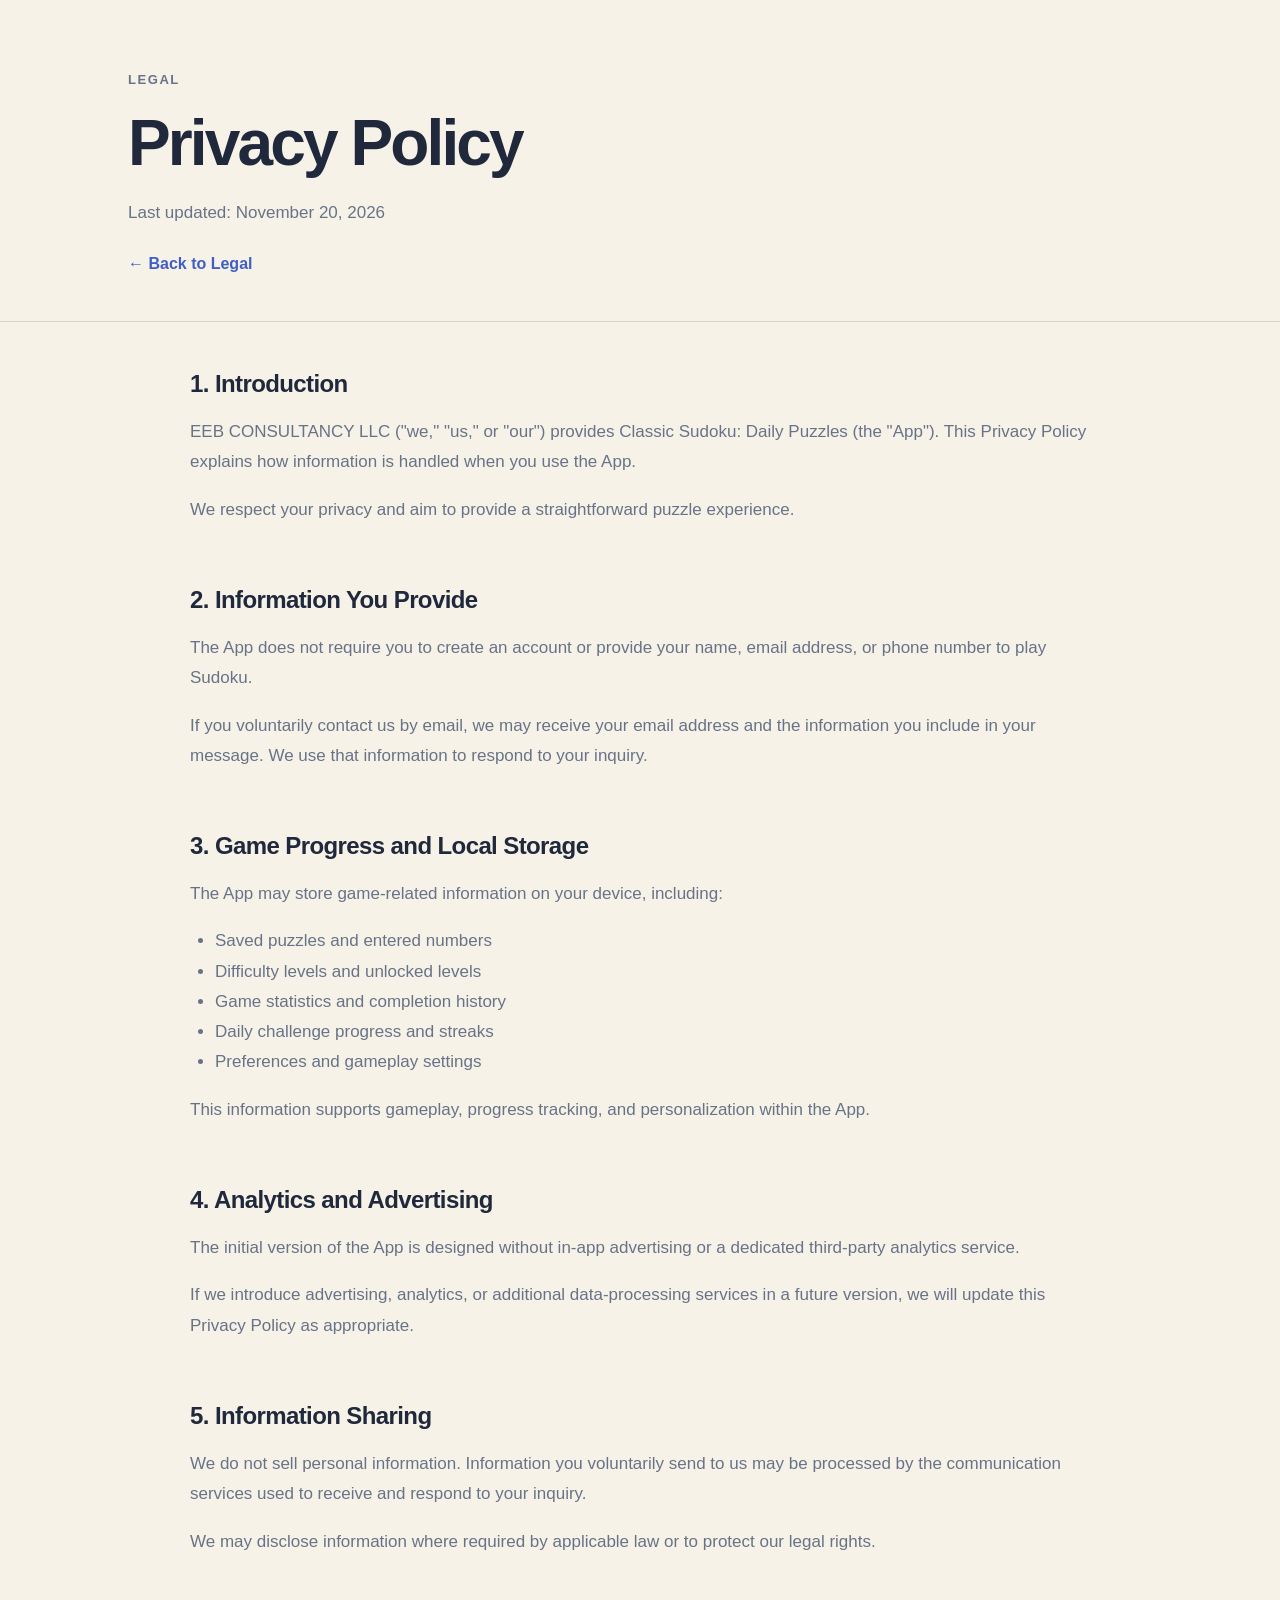
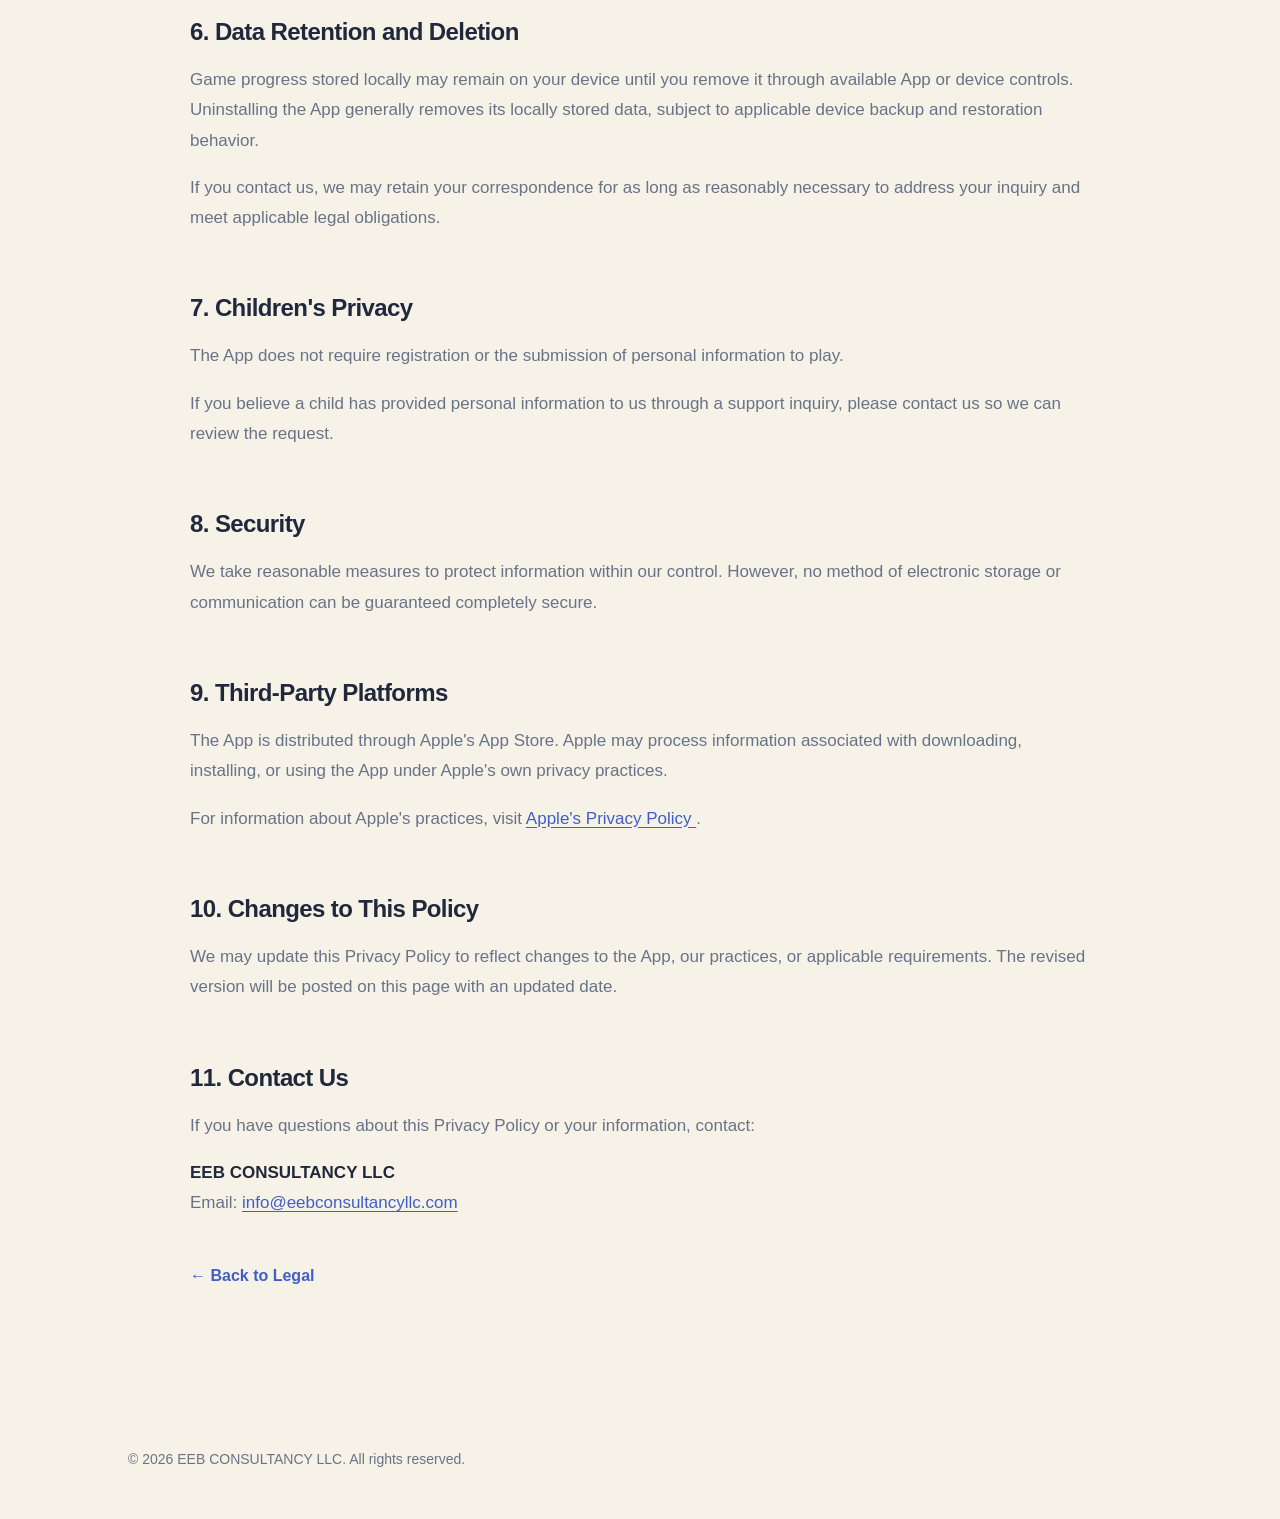
==== privacy.html @ 3ebe7d63 "Create privacy.html" ====
<!DOCTYPE html>
<html lang="en">
<head>
  <meta charset="UTF-8">
  <meta name="viewport" content="width=device-width, initial-scale=1">

  <title>Privacy Policy | Classic Sudoku: Daily Puzzles</title>
  <meta name="description" content="Privacy Policy for Classic Sudoku: Daily Puzzles by EEB CONSULTANCY LLC.">
  <meta name="theme-color" content="#F7F2E8">
  <link rel="stylesheet" href="styles.css">
</head>

<body>
  <main class="legal-page">
    <header class="legal-header">
      <div class="container">
        <p class="eyebrow">LEGAL</p>
        <h1>Privacy Policy</h1>
        <p class="updated">Last updated: November 20, 2026</p>
        <a class="back-link" href="index.html">&larr; Back to Legal</a>
      </div>
    </header>

    <article class="legal-content">

      <section>
        <h2>1. Introduction</h2>
        <p>
          EEB CONSULTANCY LLC ("we," "us," or "our")
          provides Classic Sudoku: Daily Puzzles
          (the "App"). This Privacy Policy explains
          how information is handled when you use the App.
        </p>
        <p>
          We respect your privacy and aim to provide
          a straightforward puzzle experience.
        </p>
      </section>

      <section>
        <h2>2. Information You Provide</h2>
        <p>
          The App does not require you to create an
          account or provide your name, email address,
          or phone number to play Sudoku.
        </p>
        <p>
          If you voluntarily contact us by email,
          we may receive your email address and the
          information you include in your message.
          We use that information to respond to
          your inquiry.
        </p>
      </section>

      <section>
        <h2>3. Game Progress and Local Storage</h2>
        <p>
          The App may store game-related information
          on your device, including:
        </p>
        <ul>
          <li>Saved puzzles and entered numbers</li>
          <li>Difficulty levels and unlocked levels</li>
          <li>Game statistics and completion history</li>
          <li>Daily challenge progress and streaks</li>
          <li>Preferences and gameplay settings</li>
        </ul>
        <p>
          This information supports gameplay,
          progress tracking, and personalization
          within the App.
        </p>
      </section>

      <section>
        <h2>4. Analytics and Advertising</h2>
        <p>
          The initial version of the App is designed
          without in-app advertising or a dedicated
          third-party analytics service.
        </p>
        <p>
          If we introduce advertising, analytics,
          or additional data-processing services
          in a future version, we will update this
          Privacy Policy as appropriate.
        </p>
      </section>

      <section>
        <h2>5. Information Sharing</h2>
        <p>
          We do not sell personal information.
          Information you voluntarily send to us
          may be processed by the communication
          services used to receive and respond
          to your inquiry.
        </p>
        <p>
          We may disclose information where required
          by applicable law or to protect our
          legal rights.
        </p>
      </section>

      <section>
        <h2>6. Data Retention and Deletion</h2>
        <p>
          Game progress stored locally may remain
          on your device until you remove it through
          available App or device controls.
          Uninstalling the App generally removes
          its locally stored data, subject to
          applicable device backup and restoration
          behavior.
        </p>
        <p>
          If you contact us, we may retain your
          correspondence for as long as reasonably
          necessary to address your inquiry and
          meet applicable legal obligations.
        </p>
      </section>

      <section>
        <h2>7. Children's Privacy</h2>
        <p>
          The App does not require registration
          or the submission of personal information
          to play.
        </p>
        <p>
          If you believe a child has provided
          personal information to us through a
          support inquiry, please contact us so
          we can review the request.
        </p>
      </section>

      <section>
        <h2>8. Security</h2>
        <p>
          We take reasonable measures to protect
          information within our control.
          However, no method of electronic storage
          or communication can be guaranteed
          completely secure.
        </p>
      </section>

      <section>
        <h2>9. Third-Party Platforms</h2>
        <p>
          The App is distributed through Apple's
          App Store. Apple may process information
          associated with downloading, installing,
          or using the App under Apple's own
          privacy practices.
        </p>
        <p>
          For information about Apple's practices,
          visit
          <a class="inline-link"
             href="https://www.apple.com/legal/privacy/"
             target="_blank"
             rel="noopener noreferrer">
            Apple's Privacy Policy
          </a>.
        </p>
      </section>

      <section>
        <h2>10. Changes to This Policy</h2>
        <p>
          We may update this Privacy Policy to
          reflect changes to the App, our practices,
          or applicable requirements.
          The revised version will be posted on
          this page with an updated date.
        </p>
      </section>

      <section>
        <h2>11. Contact Us</h2>
        <p>
          If you have questions about this Privacy
          Policy or your information, contact:
        </p>
        <p>
          <strong>EEB CONSULTANCY LLC</strong><br>
          Email:
          <a class="inline-link"
             href="mailto:info@eebconsultancyllc.com">
            info@eebconsultancyllc.com
          </a>
        </p>
      </section>

      <a class="back-link" href="index.html">&larr; Back to Legal</a>
    </article>
  </main>

  <footer class="footer">
    <div class="container">
      <p>&copy; 2026 EEB CONSULTANCY LLC. All rights reserved.</p>
    </div>
  </footer>
</body>
</html>
---- styles.css ----
:root {
  color-scheme: light;
  --bg: #F7F2E8;
  --surface: #FFFCF7;
  --surface-hover: #F1EBDD;
  --text: #20283B;
  --secondary: #687387;
  --border: #D8D3C9;
  --accent: #405FC5;
  --accent-soft: rgba(64, 95, 197, 0.12);
  --max-width: 1024px;
}

* {
  box-sizing: border-box;
}

html {
  scroll-behavior: smooth;
}

body {
  margin: 0;
  background: var(--bg);
  color: var(--text);
  font-family:
    -apple-system,
    BlinkMacSystemFont,
    "SF Pro Display",
    "SF Pro Text",
    "Helvetica Neue",
    Arial,
    sans-serif;
  -webkit-font-smoothing: antialiased;
  text-rendering: optimizeLegibility;
}

a {
  color: inherit;
}

.container {
  width: min(calc(100% - 40px), var(--max-width));
  margin: 0 auto;
}

.hero {
  padding: 78px 0 52px;
  border-bottom: 1px solid var(--border);
}

.eyebrow {
  margin: 0 0 24px;
  color: var(--secondary);
  font-size: 13px;
  font-weight: 700;
  letter-spacing: 0.12em;
  text-transform: uppercase;
}

h1 {
  margin: 0;
  max-width: 850px;
  font-size: clamp(42px, 7vw, 68px);
  line-height: 1.03;
  letter-spacing: -0.045em;
  font-weight: 750;
}

.hero-copy {
  max-width: 700px;
  margin: 28px 0 0;
  color: var(--secondary);
  font-size: 19px;
  line-height: 1.65;
}

.cards-section {
  padding: 0 0 2px;
  border-bottom: 1px solid var(--border);
}

.cards {
  display: grid;
  grid-template-columns: repeat(2, 1fr);
  gap: 24px;
  padding: 0 0 4px;
  transform: translateY(-2px);
}

.card {
  min-height: 255px;
  padding: 34px;
  border: 1px solid var(--border);
  border-radius: 20px;
  background: var(--surface);
  text-decoration: none;
  transition:
    transform 180ms ease,
    border-color 180ms ease,
    background 180ms ease;
}

.card:hover {
  transform: translateY(-2px);
  border-color: var(--accent);
  background: var(--surface-hover);
}

.card:focus-visible {
  outline: 2px solid var(--accent);
  outline-offset: 4px;
}

.card h2 {
  margin: 0 0 14px;
  font-size: 22px;
  line-height: 1.25;
  letter-spacing: -0.02em;
}

.card p {
  margin: 0;
  color: var(--secondary);
  font-size: 17px;
  line-height: 1.7;
}

.card-link {
  display: inline-block;
  margin-top: 24px;
  color: var(--accent);
  font-size: 16px;
  font-weight: 650;
}

.legal-page {
  padding-bottom: 90px;
}

.legal-header {
  padding: 72px 0 48px;
  border-bottom: 1px solid var(--border);
}

.legal-header h1 {
  font-size: clamp(42px, 6vw, 64px);
}

.updated {
  margin: 26px 0 0;
  color: var(--secondary);
  font-size: 17px;
}

.legal-content {
  width: min(calc(100% - 40px), 900px);
  margin: 0 auto;
  padding: 4px 0 40px;
}

.legal-content section {
  padding-top: 42px;
}

.legal-content h2 {
  margin: 0 0 18px;
  font-size: 24px;
  line-height: 1.3;
  letter-spacing: -0.025em;
}

.legal-content h3 {
  margin: 30px 0 14px;
  font-size: 18px;
}

.legal-content p,
.legal-content li {
  color: var(--secondary);
  font-size: 17px;
  line-height: 1.78;
}

.legal-content ul,
.legal-content ol {
  padding-left: 25px;
}

.legal-content strong {
  color: var(--text);
  font-weight: 650;
}

.inline-link {
  color: var(--accent);
  text-decoration: underline;
  text-underline-offset: 3px;
}

.footer {
  padding: 36px 0 52px;
}

.footer p {
  margin: 0;
  color: var(--secondary);
  font-size: 14px;
}

.back-link {
  display: inline-block;
  margin-top: 32px;
  color: var(--accent);
  font-weight: 600;
  text-decoration: none;
}

@media (max-width: 720px) {
  .hero {
    padding: 56px 0 42px;
  }

  .cards {
    grid-template-columns: 1fr;
    gap: 16px;
  }

  .card {
    min-height: auto;
    padding: 26px;
  }

  .legal-header {
    padding: 54px 0 38px;
  }

  .legal-content section {
    padding-top: 34px;
  }
}

@media (prefers-reduced-motion: reduce) {
  html {
    scroll-behavior: auto;
  }

  .card {
    transition: none;
  }
}
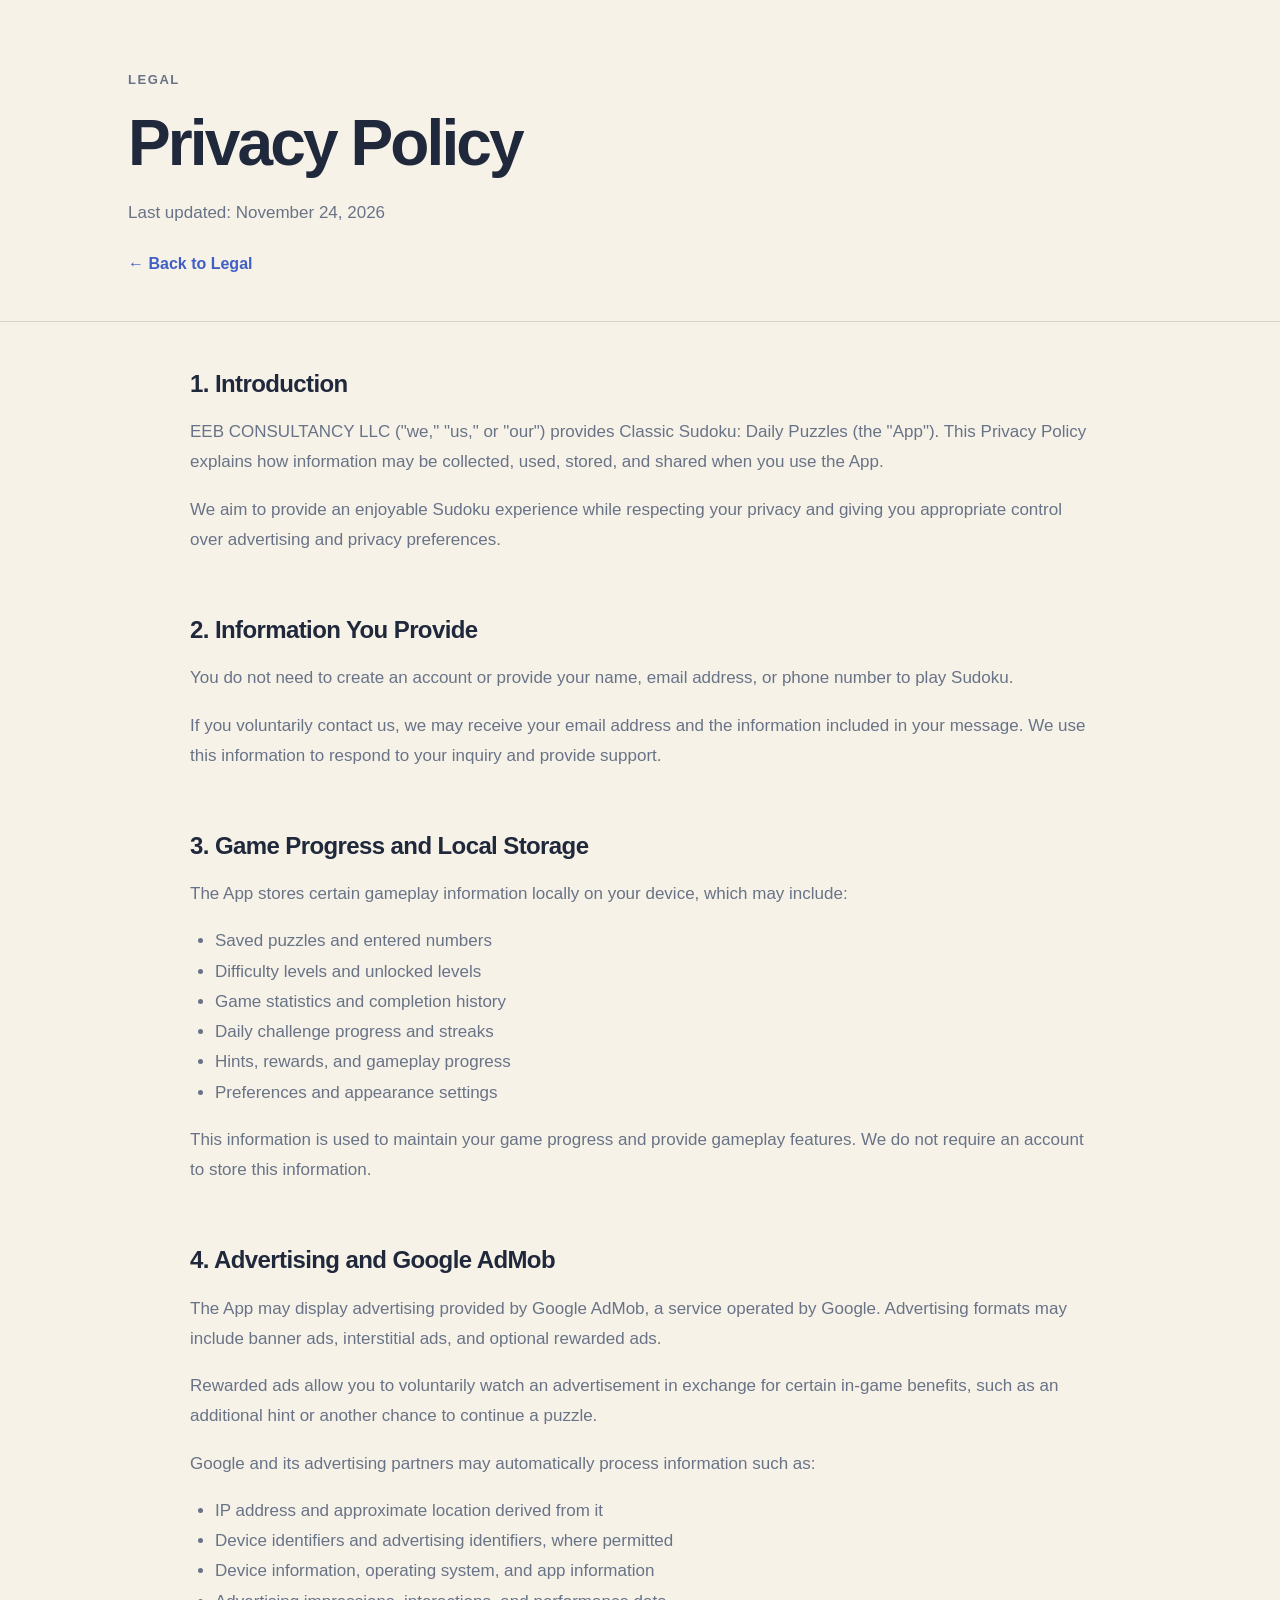
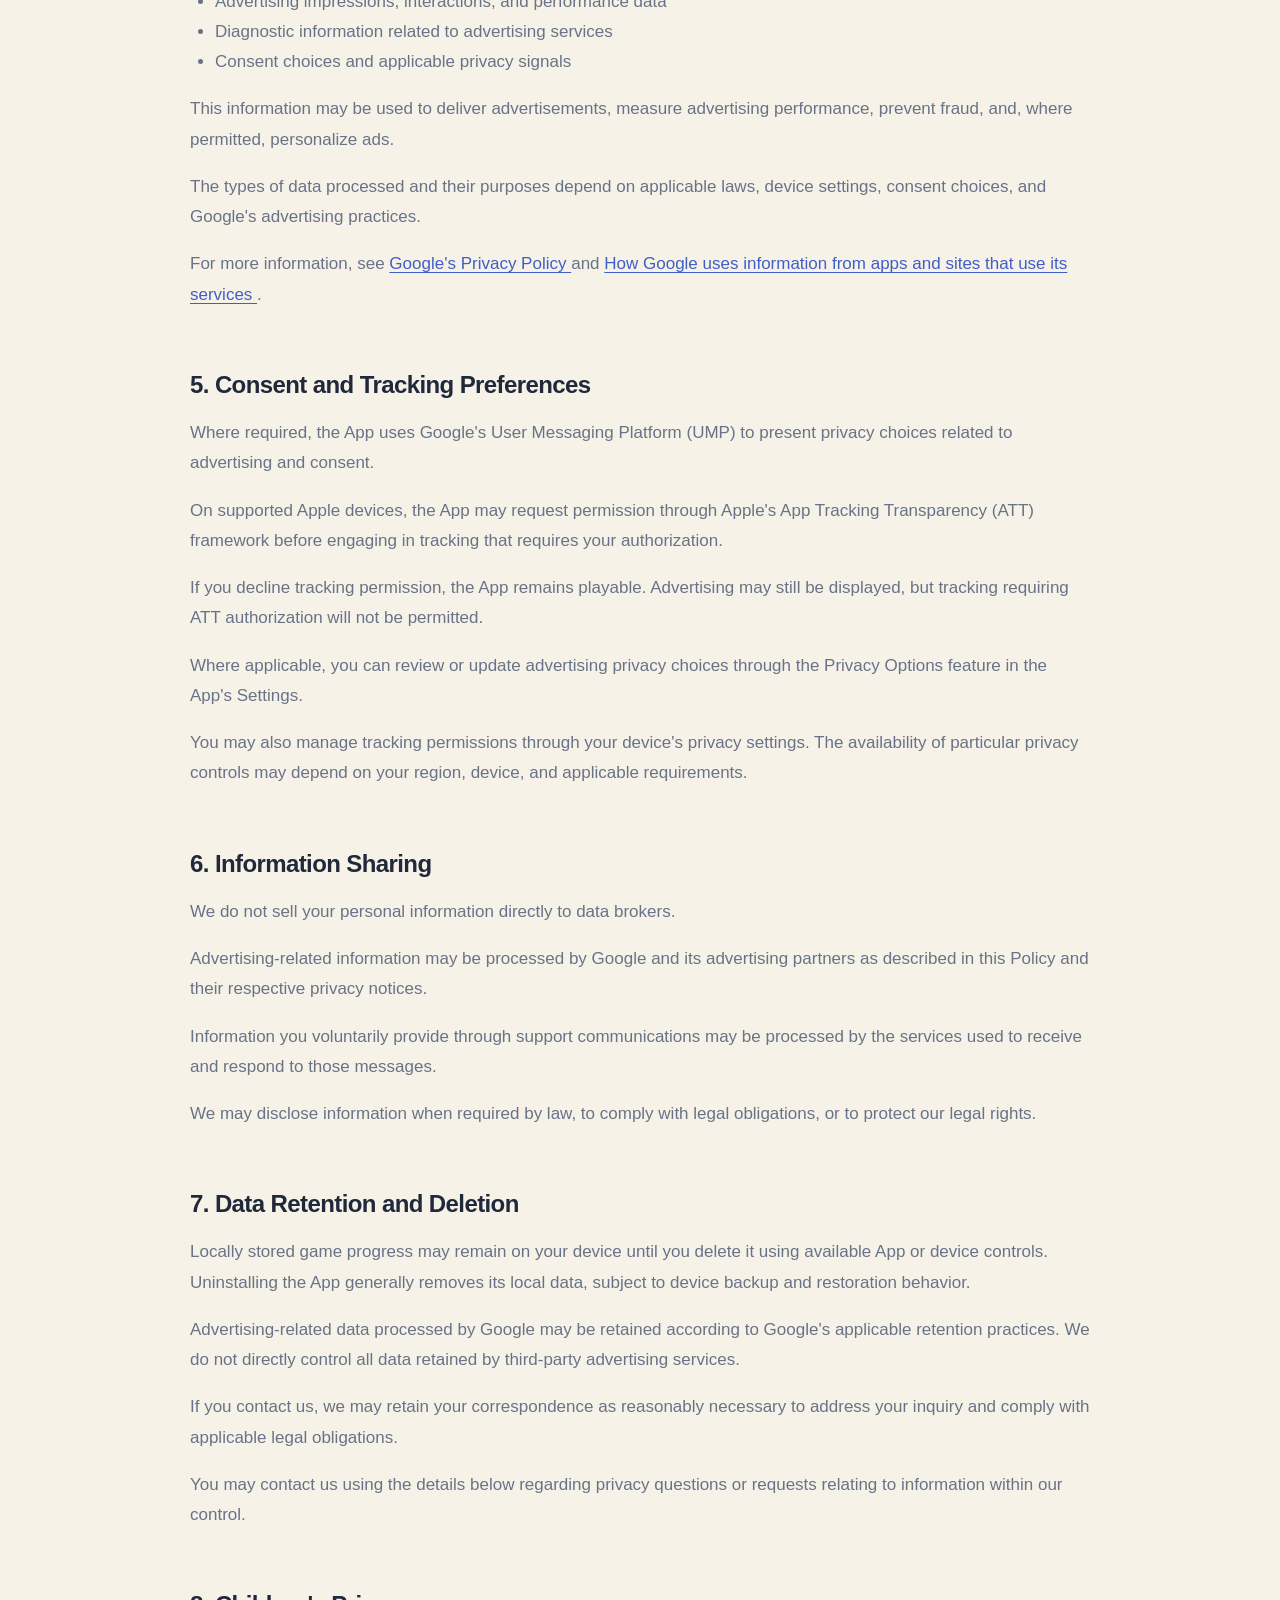
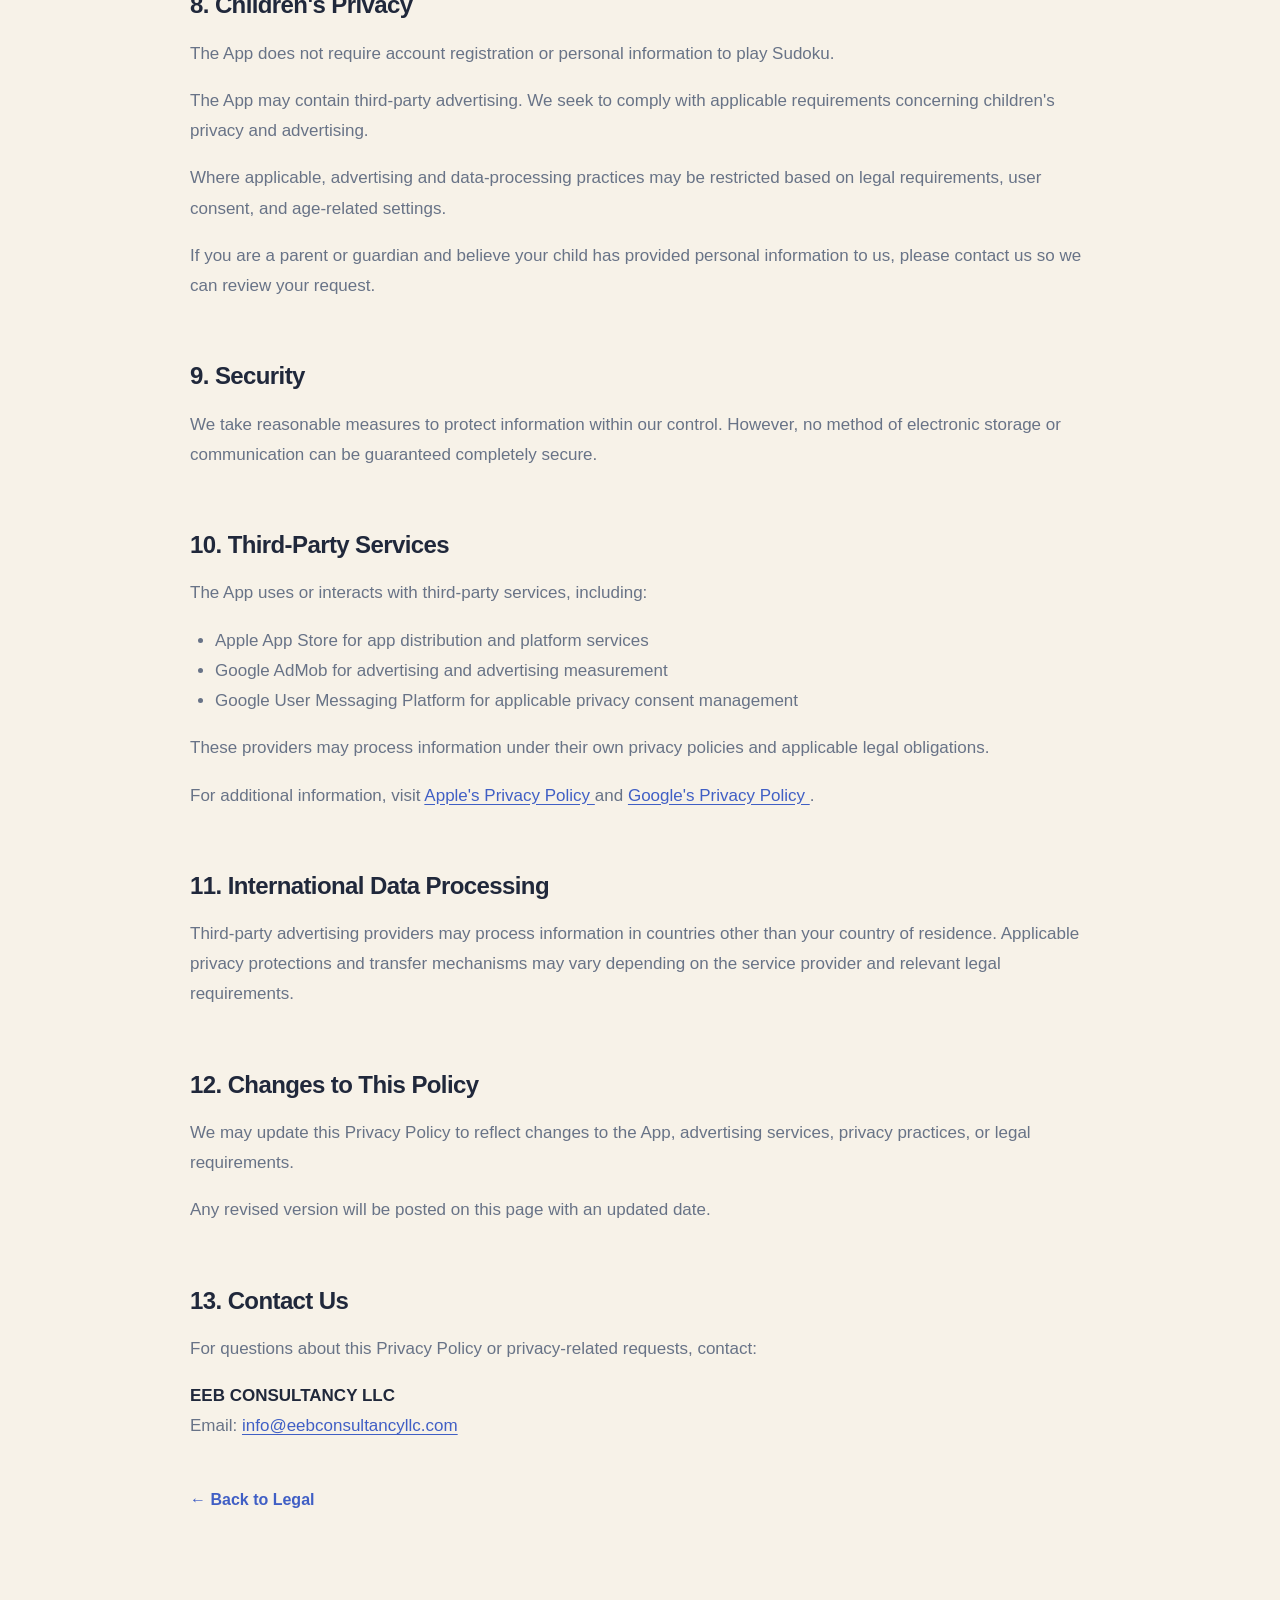
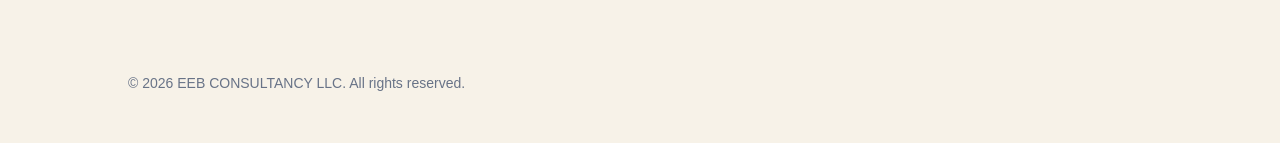
==== commit 80214a8c: "Update privacy.html" ====
--- a/privacy.html
+++ b/privacy.html
@@ -16,7 +16,7 @@
       <div class="container">
         <p class="eyebrow">LEGAL</p>
         <h1>Privacy Policy</h1>
-        <p class="updated">Last updated: November 20, 2026</p>
+        <p class="updated">Last updated: November 24, 2026</p>
         <a class="back-link" href="index.html">&larr; Back to Legal</a>
       </div>
     </header>
@@ -29,163 +29,321 @@
           EEB CONSULTANCY LLC ("we," "us," or "our")
           provides Classic Sudoku: Daily Puzzles
           (the "App"). This Privacy Policy explains
-          how information is handled when you use the App.
-        </p>
-        <p>
-          We respect your privacy and aim to provide
-          a straightforward puzzle experience.
+          how information may be collected, used,
+          stored, and shared when you use the App.
+        </p>
+        <p>
+          We aim to provide an enjoyable Sudoku
+          experience while respecting your privacy
+          and giving you appropriate control over
+          advertising and privacy preferences.
         </p>
       </section>
 
       <section>
         <h2>2. Information You Provide</h2>
         <p>
-          The App does not require you to create an
-          account or provide your name, email address,
-          or phone number to play Sudoku.
-        </p>
-        <p>
-          If you voluntarily contact us by email,
-          we may receive your email address and the
-          information you include in your message.
-          We use that information to respond to
-          your inquiry.
+          You do not need to create an account or
+          provide your name, email address, or
+          phone number to play Sudoku.
+        </p>
+        <p>
+          If you voluntarily contact us, we may
+          receive your email address and the
+          information included in your message.
+          We use this information to respond
+          to your inquiry and provide support.
         </p>
       </section>
 
       <section>
         <h2>3. Game Progress and Local Storage</h2>
         <p>
-          The App may store game-related information
-          on your device, including:
+          The App stores certain gameplay information
+          locally on your device, which may include:
         </p>
         <ul>
           <li>Saved puzzles and entered numbers</li>
           <li>Difficulty levels and unlocked levels</li>
           <li>Game statistics and completion history</li>
           <li>Daily challenge progress and streaks</li>
-          <li>Preferences and gameplay settings</li>
+          <li>Hints, rewards, and gameplay progress</li>
+          <li>Preferences and appearance settings</li>
         </ul>
         <p>
-          This information supports gameplay,
-          progress tracking, and personalization
-          within the App.
-        </p>
-      </section>
-
-      <section>
-        <h2>4. Analytics and Advertising</h2>
-        <p>
-          The initial version of the App is designed
-          without in-app advertising or a dedicated
-          third-party analytics service.
-        </p>
-        <p>
-          If we introduce advertising, analytics,
-          or additional data-processing services
-          in a future version, we will update this
-          Privacy Policy as appropriate.
-        </p>
-      </section>
-
-      <section>
-        <h2>5. Information Sharing</h2>
-        <p>
-          We do not sell personal information.
-          Information you voluntarily send to us
-          may be processed by the communication
-          services used to receive and respond
-          to your inquiry.
-        </p>
-        <p>
-          We may disclose information where required
-          by applicable law or to protect our
-          legal rights.
-        </p>
-      </section>
-
-      <section>
-        <h2>6. Data Retention and Deletion</h2>
-        <p>
-          Game progress stored locally may remain
-          on your device until you remove it through
+          This information is used to maintain your
+          game progress and provide gameplay features.
+          We do not require an account to store
+          this information.
+        </p>
+      </section>
+
+      <section>
+        <h2>4. Advertising and Google AdMob</h2>
+        <p>
+          The App may display advertising provided
+          by Google AdMob, a service operated by
+          Google. Advertising formats may include
+          banner ads, interstitial ads, and optional
+          rewarded ads.
+        </p>
+        <p>
+          Rewarded ads allow you to voluntarily
+          watch an advertisement in exchange for
+          certain in-game benefits, such as an
+          additional hint or another chance
+          to continue a puzzle.
+        </p>
+        <p>
+          Google and its advertising partners may
+          automatically process information such as:
+        </p>
+        <ul>
+          <li>IP address and approximate location derived from it</li>
+          <li>Device identifiers and advertising identifiers, where permitted</li>
+          <li>Device information, operating system, and app information</li>
+          <li>Advertising impressions, interactions, and performance data</li>
+          <li>Diagnostic information related to advertising services</li>
+          <li>Consent choices and applicable privacy signals</li>
+        </ul>
+        <p>
+          This information may be used to deliver
+          advertisements, measure advertising
+          performance, prevent fraud, and,
+          where permitted, personalize ads.
+        </p>
+        <p>
+          The types of data processed and their
+          purposes depend on applicable laws,
+          device settings, consent choices,
+          and Google's advertising practices.
+        </p>
+        <p>
+          For more information, see
+          <a class="inline-link"
+             href="https://policies.google.com/privacy"
+             target="_blank"
+             rel="noopener noreferrer">
+            Google's Privacy Policy
+          </a>
+          and
+          <a class="inline-link"
+             href="https://policies.google.com/technologies/partner-sites"
+             target="_blank"
+             rel="noopener noreferrer">
+            How Google uses information from apps
+            and sites that use its services
+          </a>.
+        </p>
+      </section>
+
+      <section>
+        <h2>5. Consent and Tracking Preferences</h2>
+        <p>
+          Where required, the App uses Google's
+          User Messaging Platform (UMP) to present
+          privacy choices related to advertising
+          and consent.
+        </p>
+        <p>
+          On supported Apple devices, the App may
+          request permission through Apple's
+          App Tracking Transparency (ATT) framework
+          before engaging in tracking that requires
+          your authorization.
+        </p>
+        <p>
+          If you decline tracking permission,
+          the App remains playable. Advertising
+          may still be displayed, but tracking
+          requiring ATT authorization will not
+          be permitted.
+        </p>
+        <p>
+          Where applicable, you can review or
+          update advertising privacy choices
+          through the Privacy Options feature
+          in the App's Settings.
+        </p>
+        <p>
+          You may also manage tracking permissions
+          through your device's privacy settings.
+          The availability of particular privacy
+          controls may depend on your region,
+          device, and applicable requirements.
+        </p>
+      </section>
+
+      <section>
+        <h2>6. Information Sharing</h2>
+        <p>
+          We do not sell your personal information
+          directly to data brokers.
+        </p>
+        <p>
+          Advertising-related information may be
+          processed by Google and its advertising
+          partners as described in this Policy
+          and their respective privacy notices.
+        </p>
+        <p>
+          Information you voluntarily provide
+          through support communications may
+          be processed by the services used to
+          receive and respond to those messages.
+        </p>
+        <p>
+          We may disclose information when required
+          by law, to comply with legal obligations,
+          or to protect our legal rights.
+        </p>
+      </section>
+
+      <section>
+        <h2>7. Data Retention and Deletion</h2>
+        <p>
+          Locally stored game progress may remain
+          on your device until you delete it using
           available App or device controls.
           Uninstalling the App generally removes
-          its locally stored data, subject to
-          applicable device backup and restoration
-          behavior.
+          its local data, subject to device backup
+          and restoration behavior.
+        </p>
+        <p>
+          Advertising-related data processed by
+          Google may be retained according to
+          Google's applicable retention practices.
+          We do not directly control all data
+          retained by third-party advertising
+          services.
         </p>
         <p>
           If you contact us, we may retain your
-          correspondence for as long as reasonably
-          necessary to address your inquiry and
-          meet applicable legal obligations.
-        </p>
-      </section>
-
-      <section>
-        <h2>7. Children's Privacy</h2>
-        <p>
-          The App does not require registration
-          or the submission of personal information
-          to play.
-        </p>
-        <p>
-          If you believe a child has provided
-          personal information to us through a
-          support inquiry, please contact us so
-          we can review the request.
-        </p>
-      </section>
-
-      <section>
-        <h2>8. Security</h2>
+          correspondence as reasonably necessary
+          to address your inquiry and comply
+          with applicable legal obligations.
+        </p>
+        <p>
+          You may contact us using the details
+          below regarding privacy questions
+          or requests relating to information
+          within our control.
+        </p>
+      </section>
+
+      <section>
+        <h2>8. Children's Privacy</h2>
+        <p>
+          The App does not require account
+          registration or personal information
+          to play Sudoku.
+        </p>
+        <p>
+          The App may contain third-party
+          advertising. We seek to comply with
+          applicable requirements concerning
+          children's privacy and advertising.
+        </p>
+        <p>
+          Where applicable, advertising and
+          data-processing practices may be
+          restricted based on legal requirements,
+          user consent, and age-related settings.
+        </p>
+        <p>
+          If you are a parent or guardian and
+          believe your child has provided personal
+          information to us, please contact us
+          so we can review your request.
+        </p>
+      </section>
+
+      <section>
+        <h2>9. Security</h2>
         <p>
           We take reasonable measures to protect
           information within our control.
-          However, no method of electronic storage
-          or communication can be guaranteed
-          completely secure.
-        </p>
-      </section>
-
-      <section>
-        <h2>9. Third-Party Platforms</h2>
-        <p>
-          The App is distributed through Apple's
-          App Store. Apple may process information
-          associated with downloading, installing,
-          or using the App under Apple's own
-          privacy practices.
-        </p>
-        <p>
-          For information about Apple's practices,
-          visit
+          However, no method of electronic
+          storage or communication can be
+          guaranteed completely secure.
+        </p>
+      </section>
+
+      <section>
+        <h2>10. Third-Party Services</h2>
+        <p>
+          The App uses or interacts with
+          third-party services, including:
+        </p>
+        <ul>
+          <li>
+            Apple App Store for app distribution
+            and platform services
+          </li>
+          <li>
+            Google AdMob for advertising
+            and advertising measurement
+          </li>
+          <li>
+            Google User Messaging Platform
+            for applicable privacy consent management
+          </li>
+        </ul>
+        <p>
+          These providers may process information
+          under their own privacy policies
+          and applicable legal obligations.
+        </p>
+        <p>
+          For additional information, visit
           <a class="inline-link"
              href="https://www.apple.com/legal/privacy/"
              target="_blank"
              rel="noopener noreferrer">
             Apple's Privacy Policy
+          </a>
+          and
+          <a class="inline-link"
+             href="https://policies.google.com/privacy"
+             target="_blank"
+             rel="noopener noreferrer">
+            Google's Privacy Policy
           </a>.
         </p>
       </section>
 
       <section>
-        <h2>10. Changes to This Policy</h2>
-        <p>
-          We may update this Privacy Policy to
-          reflect changes to the App, our practices,
-          or applicable requirements.
-          The revised version will be posted on
-          this page with an updated date.
-        </p>
-      </section>
-
-      <section>
-        <h2>11. Contact Us</h2>
-        <p>
-          If you have questions about this Privacy
-          Policy or your information, contact:
+        <h2>11. International Data Processing</h2>
+        <p>
+          Third-party advertising providers
+          may process information in countries
+          other than your country of residence.
+          Applicable privacy protections
+          and transfer mechanisms may vary
+          depending on the service provider
+          and relevant legal requirements.
+        </p>
+      </section>
+
+      <section>
+        <h2>12. Changes to This Policy</h2>
+        <p>
+          We may update this Privacy Policy
+          to reflect changes to the App,
+          advertising services, privacy
+          practices, or legal requirements.
+        </p>
+        <p>
+          Any revised version will be posted
+          on this page with an updated date.
+        </p>
+      </section>
+
+      <section>
+        <h2>13. Contact Us</h2>
+        <p>
+          For questions about this Privacy Policy
+          or privacy-related requests, contact:
         </p>
         <p>
           <strong>EEB CONSULTANCY LLC</strong><br>
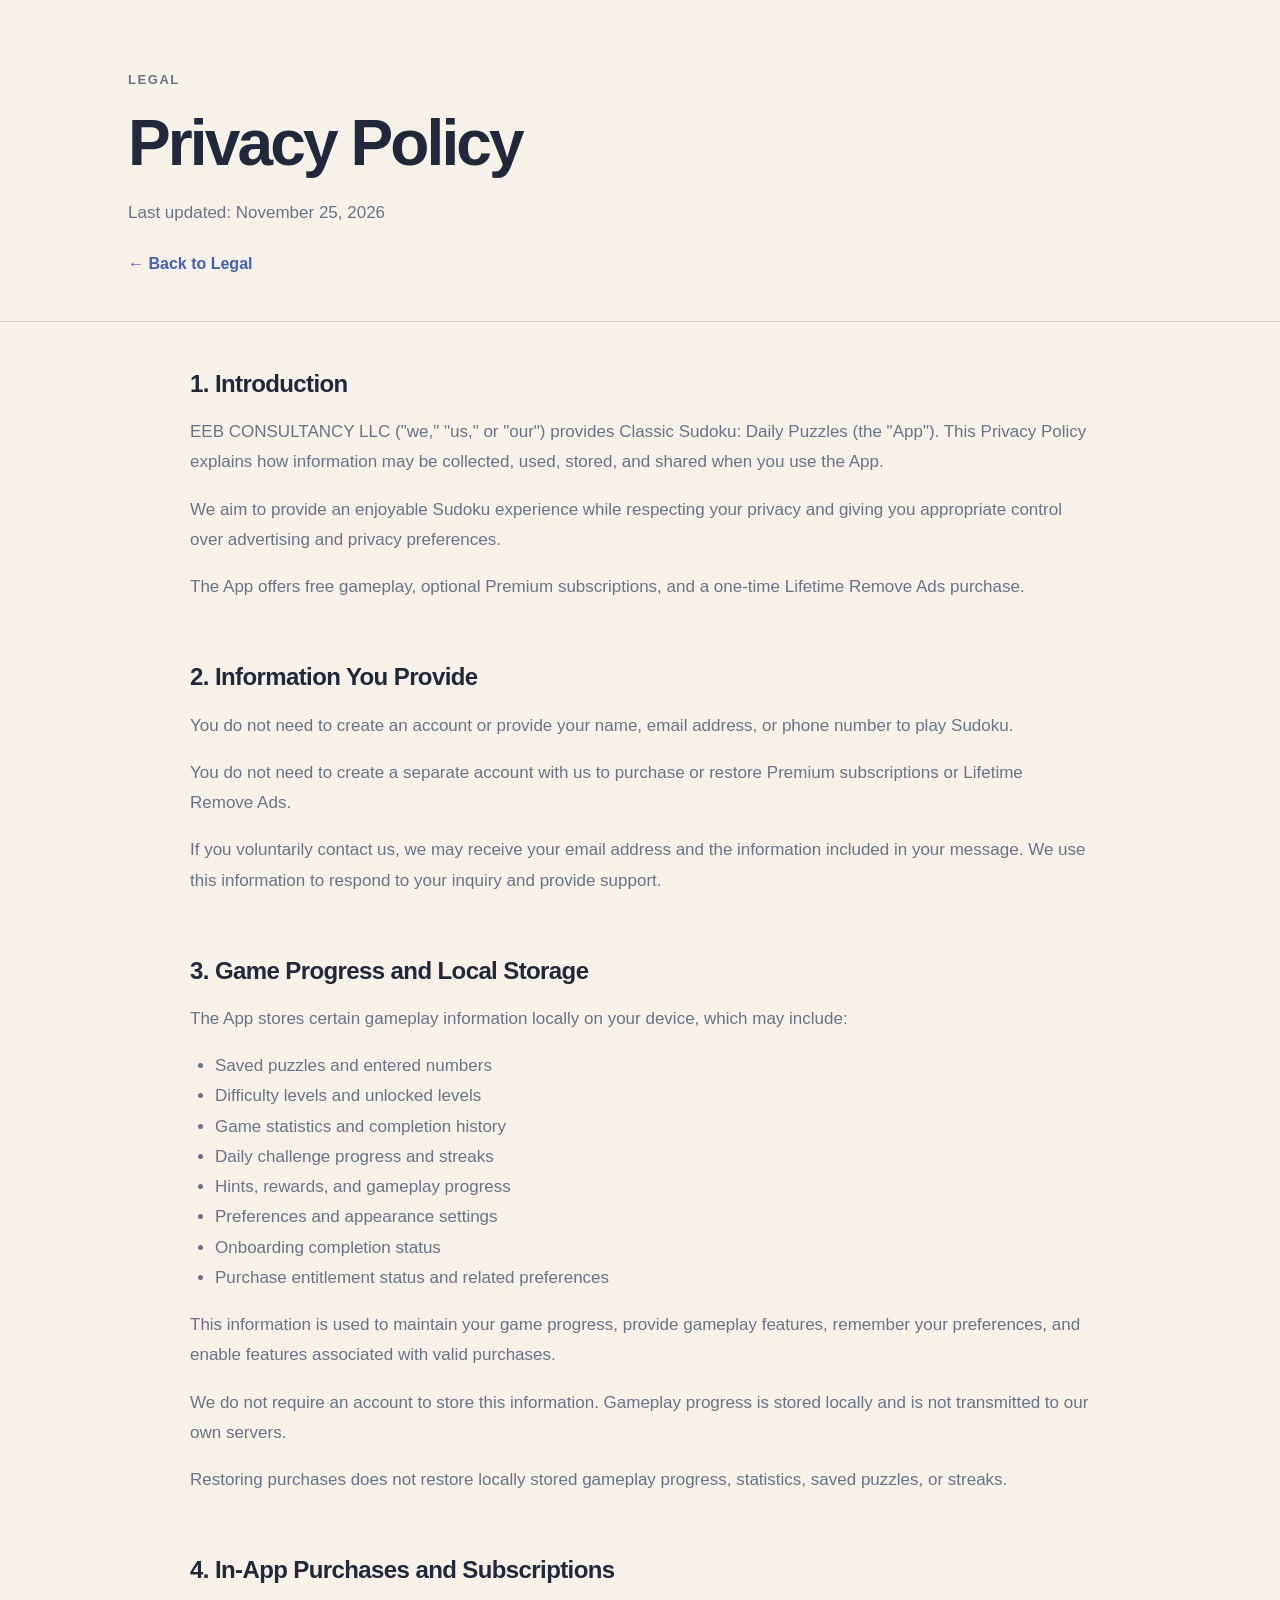
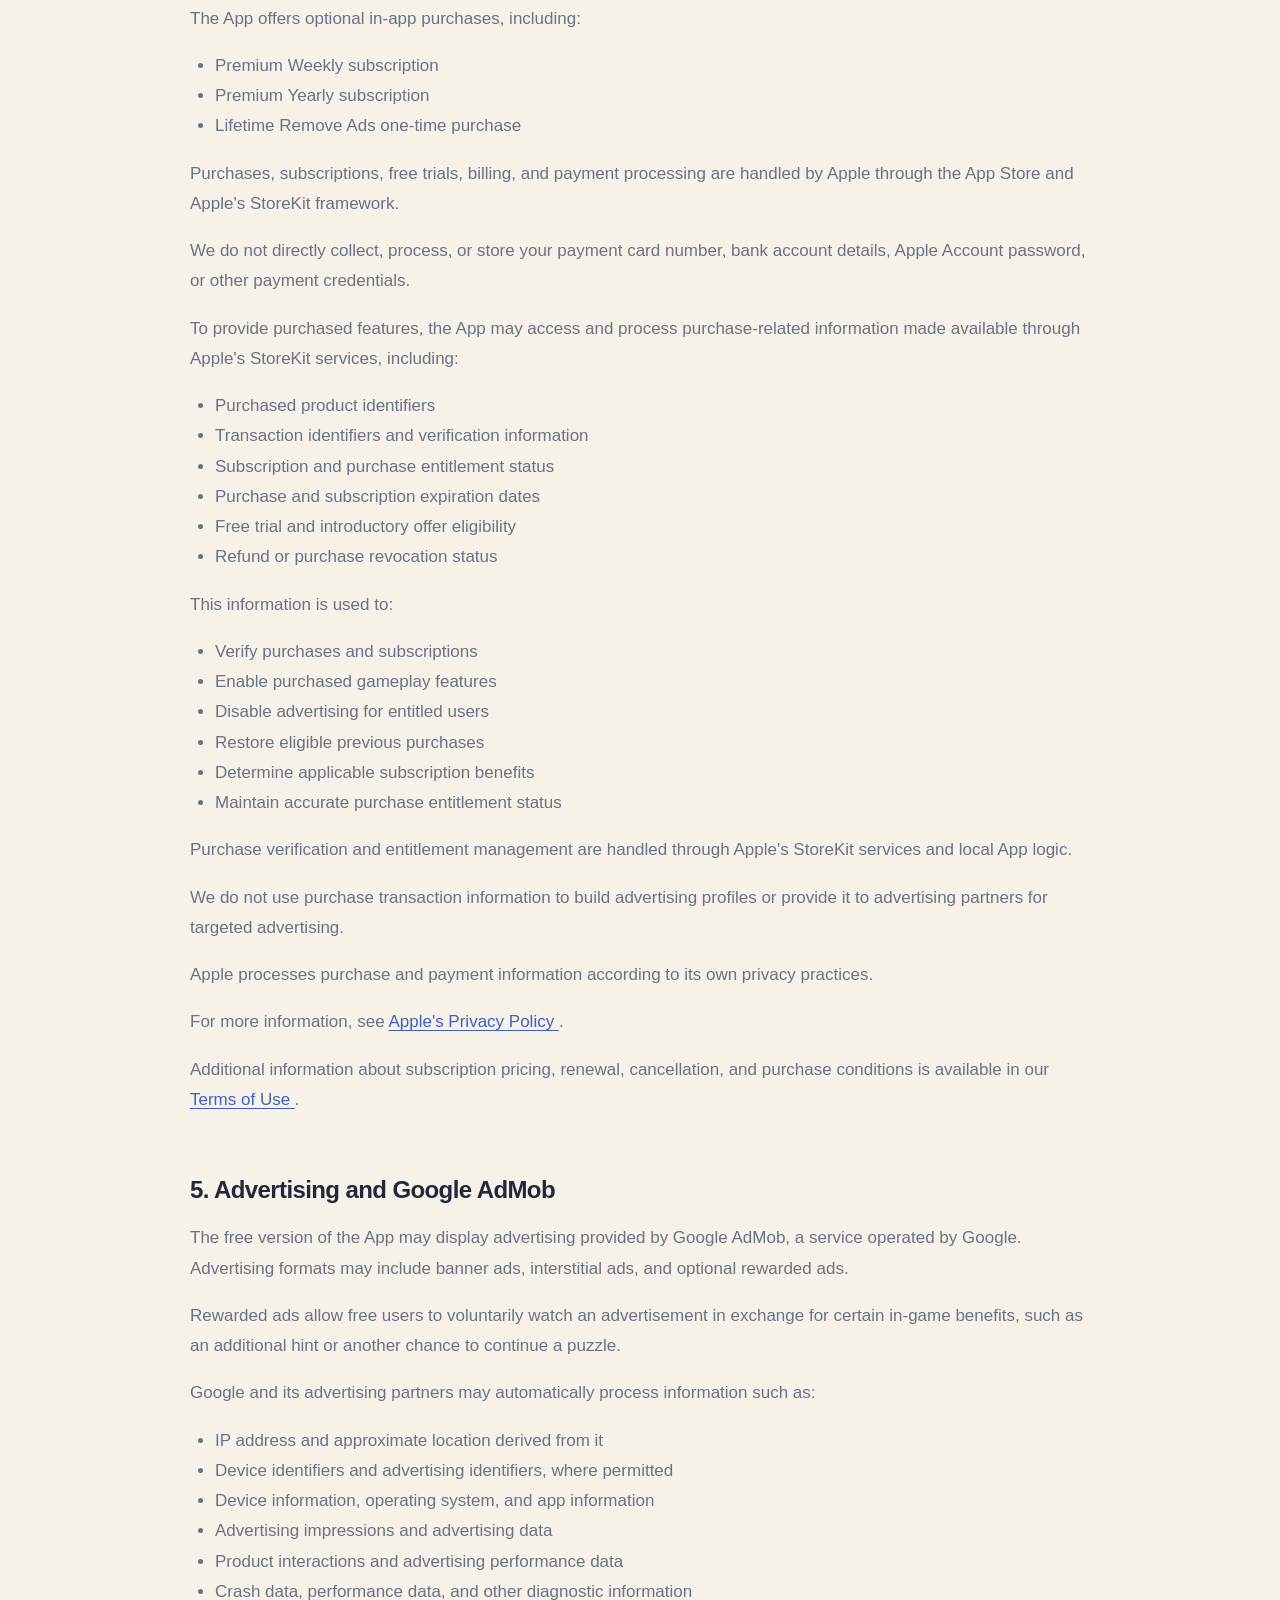
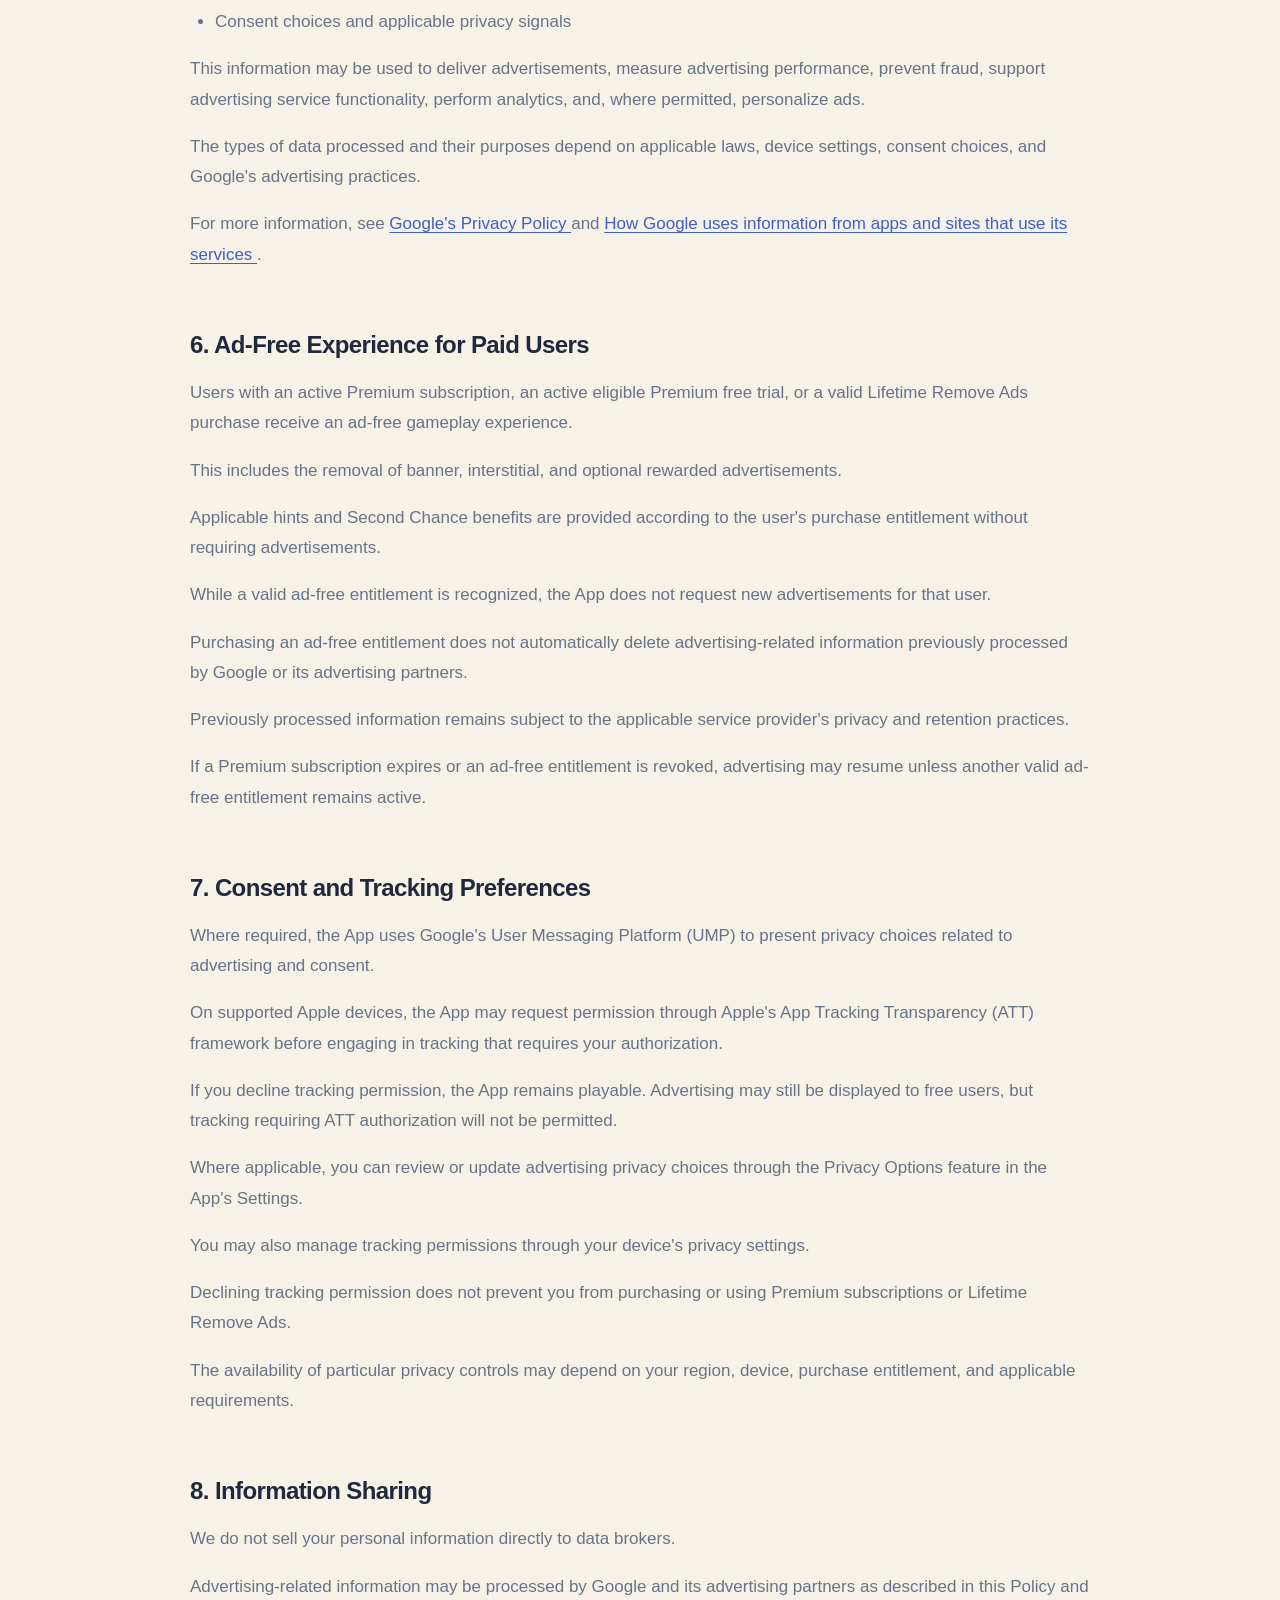
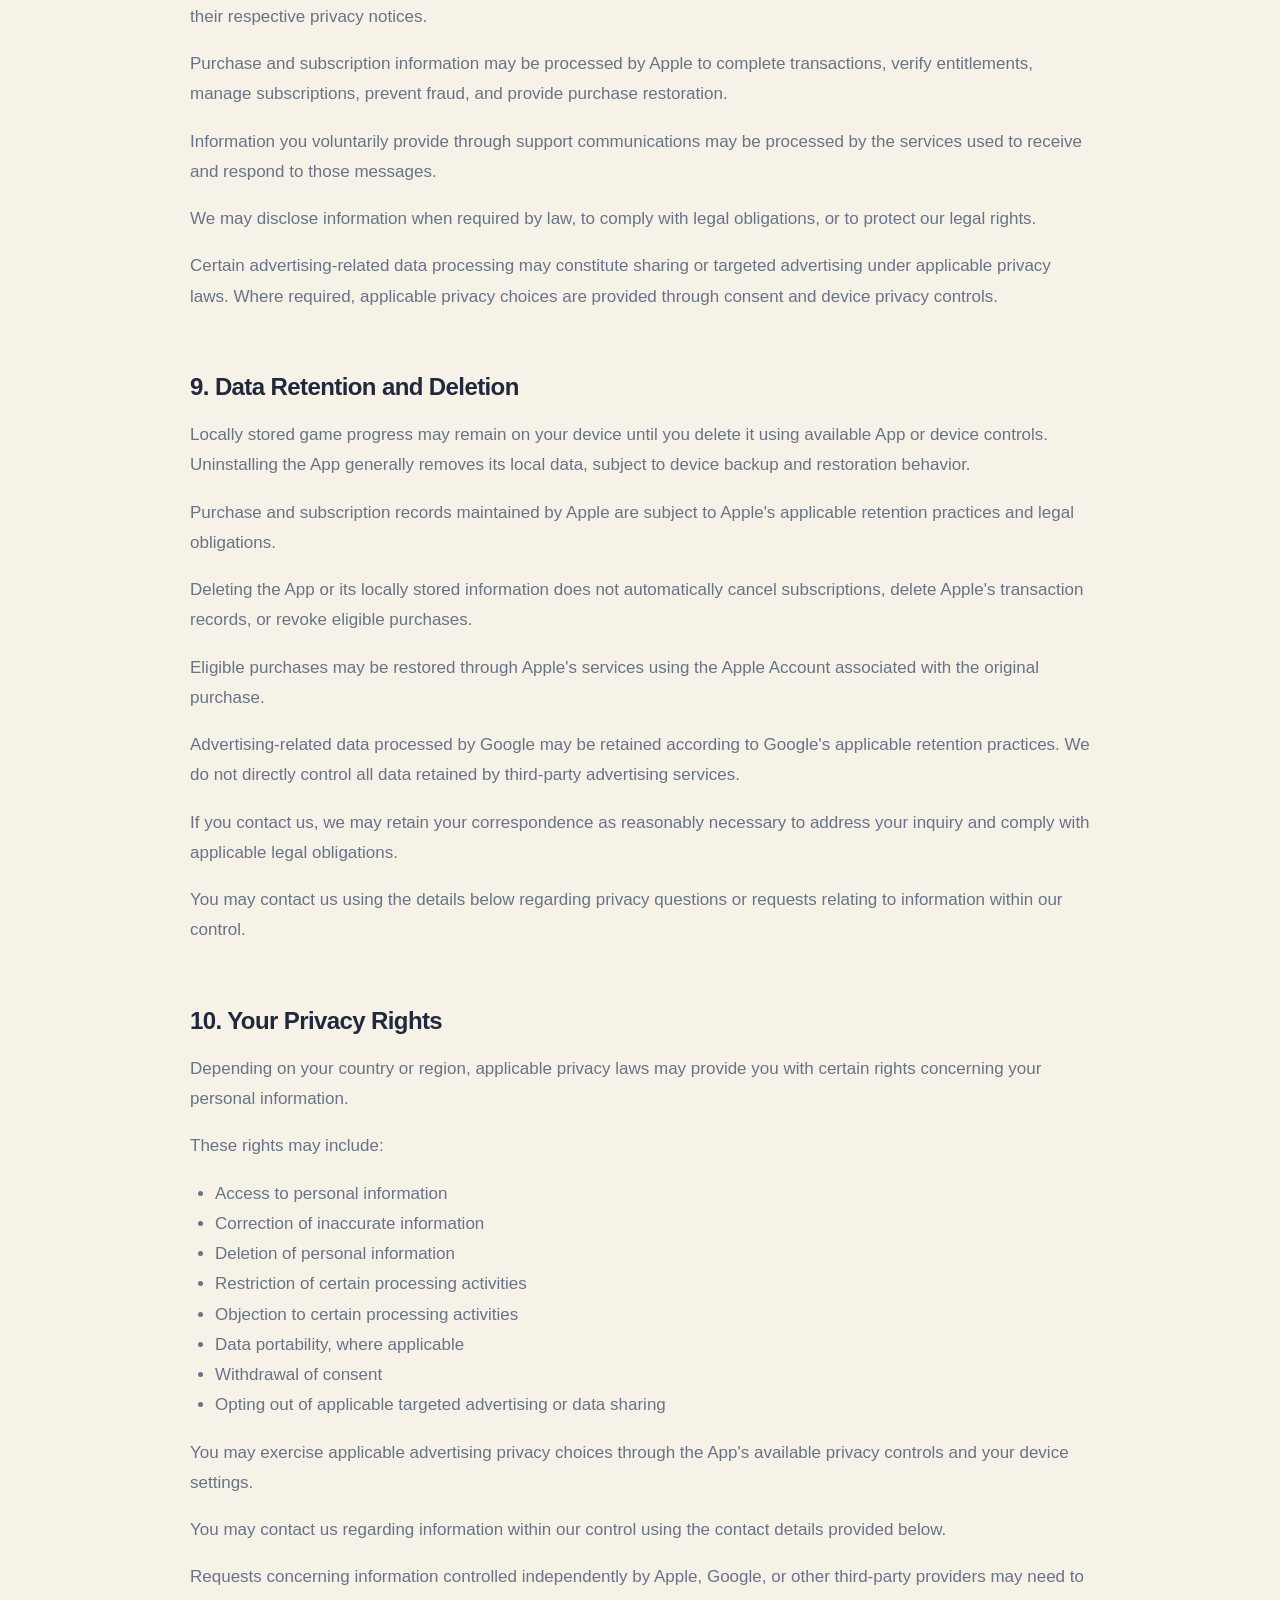
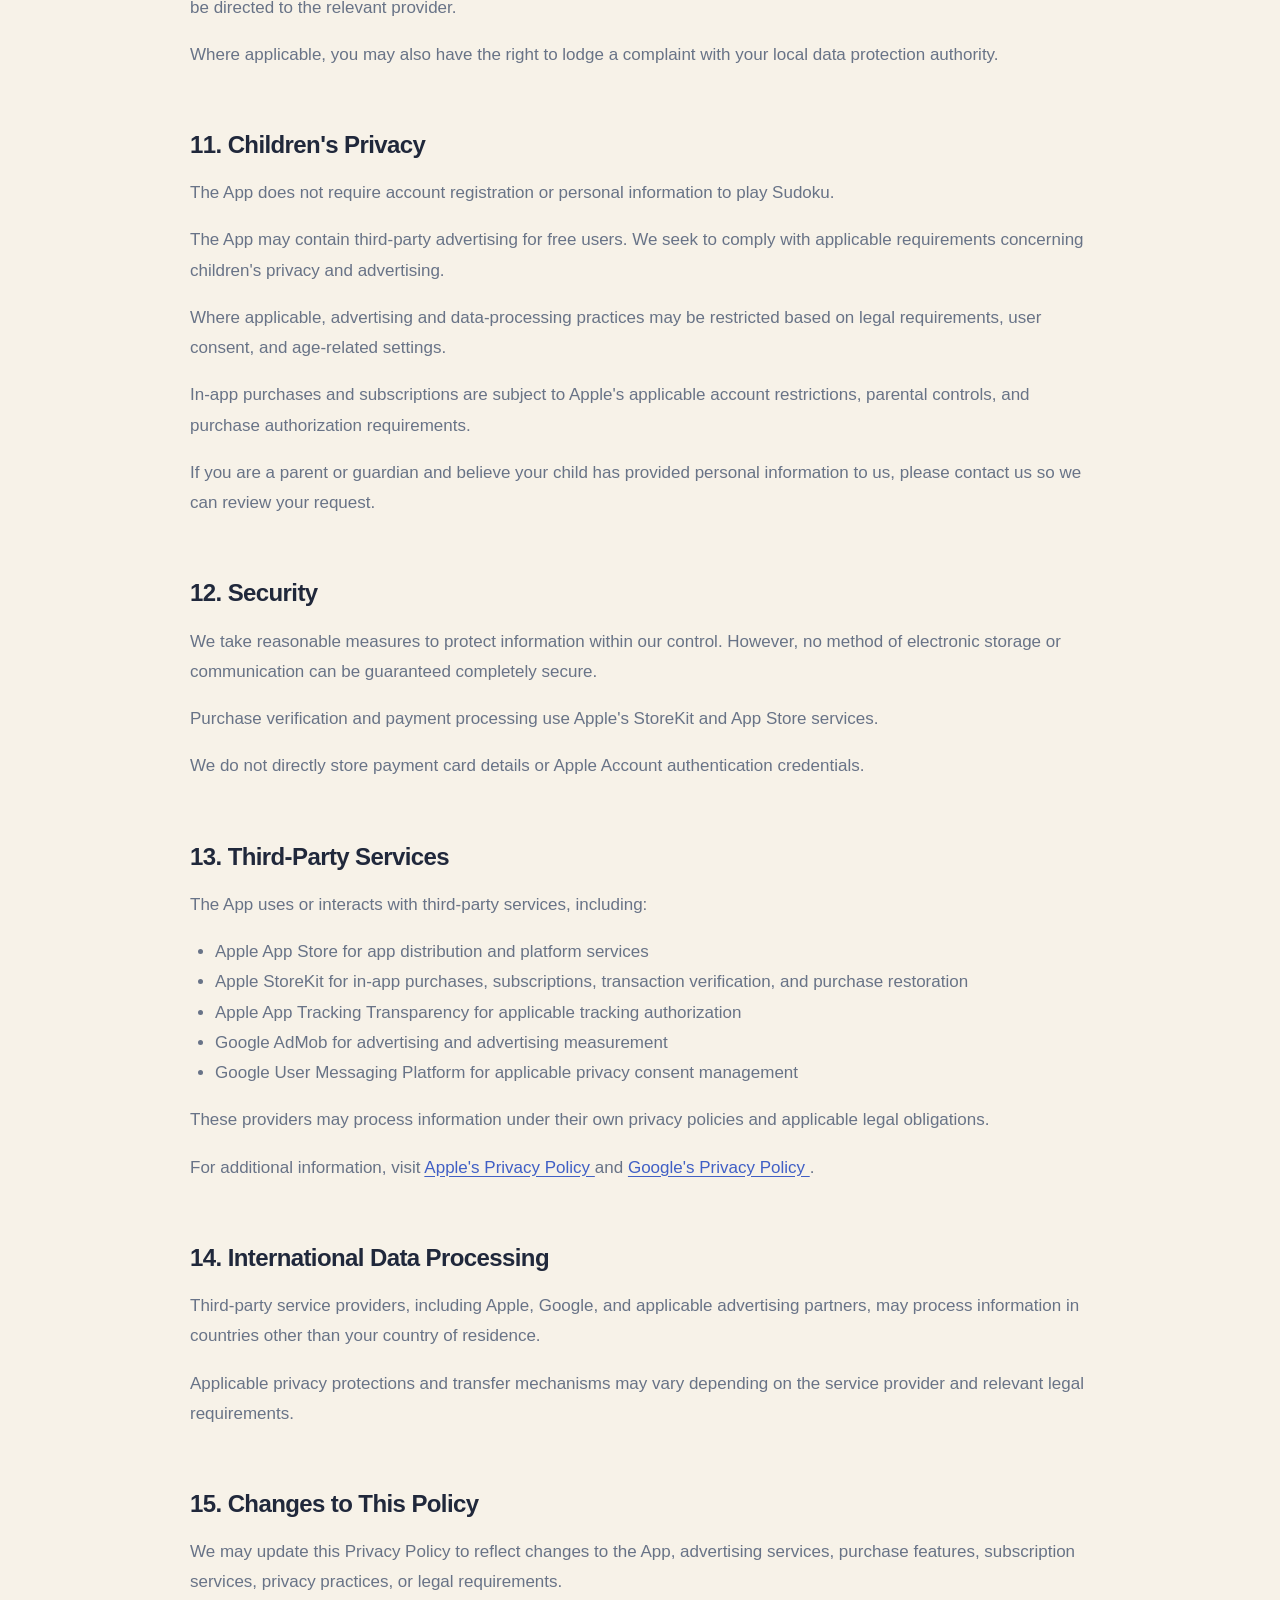
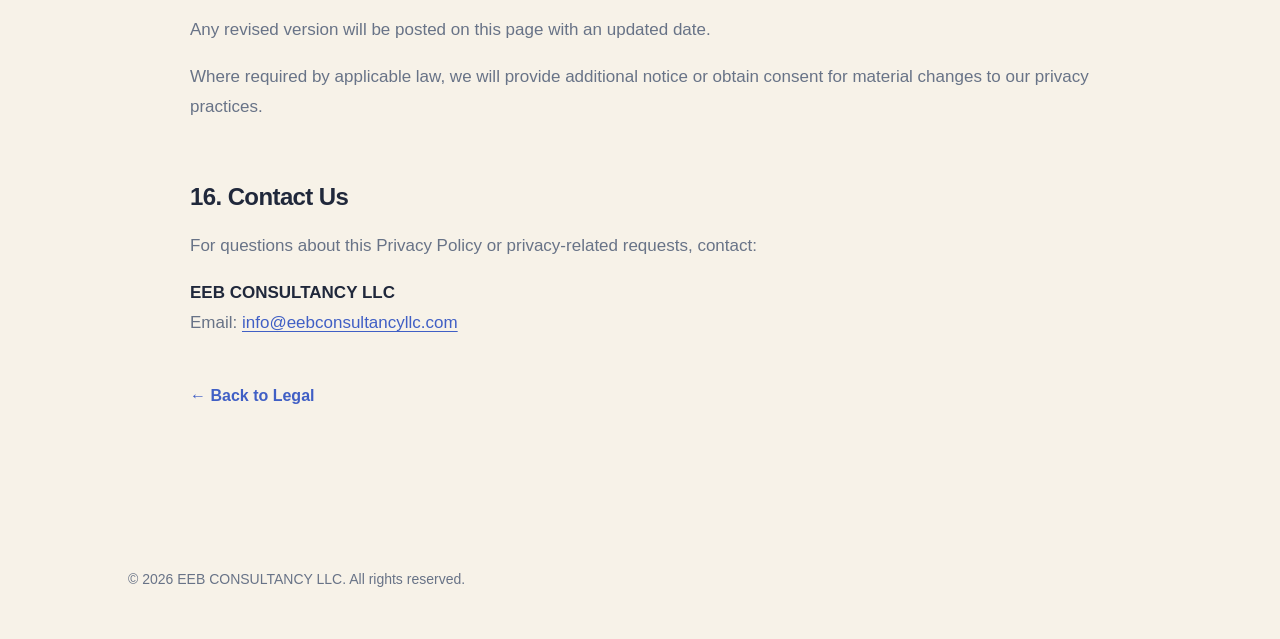
==== commit 61c4a382: "Update privacy.html" ====
--- a/privacy.html
+++ b/privacy.html
@@ -16,7 +16,7 @@
       <div class="container">
         <p class="eyebrow">LEGAL</p>
         <h1>Privacy Policy</h1>
-        <p class="updated">Last updated: November 24, 2026</p>
+        <p class="updated">Last updated: November 25, 2026</p>
         <a class="back-link" href="index.html">&larr; Back to Legal</a>
       </div>
     </header>
@@ -38,6 +38,11 @@
           and giving you appropriate control over
           advertising and privacy preferences.
         </p>
+        <p>
+          The App offers free gameplay, optional
+          Premium subscriptions, and a one-time
+          Lifetime Remove Ads purchase.
+        </p>
       </section>
 
       <section>
@@ -46,6 +51,12 @@
           You do not need to create an account or
           provide your name, email address, or
           phone number to play Sudoku.
+        </p>
+        <p>
+          You do not need to create a separate
+          account with us to purchase or restore
+          Premium subscriptions or Lifetime
+          Remove Ads.
         </p>
         <p>
           If you voluntarily contact us, we may
@@ -69,26 +80,123 @@
           <li>Daily challenge progress and streaks</li>
           <li>Hints, rewards, and gameplay progress</li>
           <li>Preferences and appearance settings</li>
+          <li>Onboarding completion status</li>
+          <li>Purchase entitlement status and related preferences</li>
         </ul>
         <p>
           This information is used to maintain your
-          game progress and provide gameplay features.
+          game progress, provide gameplay features,
+          remember your preferences, and enable
+          features associated with valid purchases.
+        </p>
+        <p>
           We do not require an account to store
-          this information.
-        </p>
-      </section>
-
-      <section>
-        <h2>4. Advertising and Google AdMob</h2>
-        <p>
-          The App may display advertising provided
-          by Google AdMob, a service operated by
-          Google. Advertising formats may include
-          banner ads, interstitial ads, and optional
+          this information. Gameplay progress is
+          stored locally and is not transmitted
+          to our own servers.
+        </p>
+        <p>
+          Restoring purchases does not restore
+          locally stored gameplay progress,
+          statistics, saved puzzles, or streaks.
+        </p>
+      </section>
+
+      <section>
+        <h2>4. In-App Purchases and Subscriptions</h2>
+        <p>
+          The App offers optional in-app purchases,
+          including:
+        </p>
+        <ul>
+          <li>Premium Weekly subscription</li>
+          <li>Premium Yearly subscription</li>
+          <li>Lifetime Remove Ads one-time purchase</li>
+        </ul>
+        <p>
+          Purchases, subscriptions, free trials,
+          billing, and payment processing are
+          handled by Apple through the App Store
+          and Apple's StoreKit framework.
+        </p>
+        <p>
+          We do not directly collect, process,
+          or store your payment card number,
+          bank account details, Apple Account
+          password, or other payment credentials.
+        </p>
+        <p>
+          To provide purchased features, the App
+          may access and process purchase-related
+          information made available through
+          Apple's StoreKit services, including:
+        </p>
+        <ul>
+          <li>Purchased product identifiers</li>
+          <li>Transaction identifiers and verification information</li>
+          <li>Subscription and purchase entitlement status</li>
+          <li>Purchase and subscription expiration dates</li>
+          <li>Free trial and introductory offer eligibility</li>
+          <li>Refund or purchase revocation status</li>
+        </ul>
+        <p>
+          This information is used to:
+        </p>
+        <ul>
+          <li>Verify purchases and subscriptions</li>
+          <li>Enable purchased gameplay features</li>
+          <li>Disable advertising for entitled users</li>
+          <li>Restore eligible previous purchases</li>
+          <li>Determine applicable subscription benefits</li>
+          <li>Maintain accurate purchase entitlement status</li>
+        </ul>
+        <p>
+          Purchase verification and entitlement
+          management are handled through Apple's
+          StoreKit services and local App logic.
+        </p>
+        <p>
+          We do not use purchase transaction
+          information to build advertising
+          profiles or provide it to advertising
+          partners for targeted advertising.
+        </p>
+        <p>
+          Apple processes purchase and payment
+          information according to its own
+          privacy practices.
+        </p>
+        <p>
+          For more information, see
+          <a class="inline-link"
+             href="https://www.apple.com/legal/privacy/"
+             target="_blank"
+             rel="noopener noreferrer">
+            Apple's Privacy Policy
+          </a>.
+        </p>
+        <p>
+          Additional information about subscription
+          pricing, renewal, cancellation, and
+          purchase conditions is available in our
+          <a class="inline-link" href="terms.html">
+            Terms of Use
+          </a>.
+        </p>
+      </section>
+
+      <section>
+        <h2>5. Advertising and Google AdMob</h2>
+        <p>
+          The free version of the App may display
+          advertising provided by Google AdMob,
+          a service operated by Google.
+          Advertising formats may include banner
+          ads, interstitial ads, and optional
           rewarded ads.
         </p>
         <p>
-          Rewarded ads allow you to voluntarily
+          Rewarded ads allow free users to voluntarily
           watch an advertisement in exchange for
           certain in-game benefits, such as an
           additional hint or another chance
@@ -102,15 +210,18 @@
           <li>IP address and approximate location derived from it</li>
           <li>Device identifiers and advertising identifiers, where permitted</li>
           <li>Device information, operating system, and app information</li>
-          <li>Advertising impressions, interactions, and performance data</li>
-          <li>Diagnostic information related to advertising services</li>
+          <li>Advertising impressions and advertising data</li>
+          <li>Product interactions and advertising performance data</li>
+          <li>Crash data, performance data, and other diagnostic information</li>
           <li>Consent choices and applicable privacy signals</li>
         </ul>
         <p>
           This information may be used to deliver
           advertisements, measure advertising
-          performance, prevent fraud, and,
-          where permitted, personalize ads.
+          performance, prevent fraud, support
+          advertising service functionality,
+          perform analytics, and, where permitted,
+          personalize ads.
         </p>
         <p>
           The types of data processed and their
@@ -138,7 +249,50 @@
       </section>
 
       <section>
-        <h2>5. Consent and Tracking Preferences</h2>
+        <h2>6. Ad-Free Experience for Paid Users</h2>
+        <p>
+          Users with an active Premium subscription,
+          an active eligible Premium free trial,
+          or a valid Lifetime Remove Ads purchase
+          receive an ad-free gameplay experience.
+        </p>
+        <p>
+          This includes the removal of banner,
+          interstitial, and optional rewarded
+          advertisements.
+        </p>
+        <p>
+          Applicable hints and Second Chance
+          benefits are provided according to
+          the user's purchase entitlement without
+          requiring advertisements.
+        </p>
+        <p>
+          While a valid ad-free entitlement is
+          recognized, the App does not request
+          new advertisements for that user.
+        </p>
+        <p>
+          Purchasing an ad-free entitlement does
+          not automatically delete advertising-related
+          information previously processed by
+          Google or its advertising partners.
+        </p>
+        <p>
+          Previously processed information remains
+          subject to the applicable service
+          provider's privacy and retention practices.
+        </p>
+        <p>
+          If a Premium subscription expires or
+          an ad-free entitlement is revoked,
+          advertising may resume unless another
+          valid ad-free entitlement remains active.
+        </p>
+      </section>
+
+      <section>
+        <h2>7. Consent and Tracking Preferences</h2>
         <p>
           Where required, the App uses Google's
           User Messaging Platform (UMP) to present
@@ -155,9 +309,9 @@
         <p>
           If you decline tracking permission,
           the App remains playable. Advertising
-          may still be displayed, but tracking
-          requiring ATT authorization will not
-          be permitted.
+          may still be displayed to free users,
+          but tracking requiring ATT authorization
+          will not be permitted.
         </p>
         <p>
           Where applicable, you can review or
@@ -168,14 +322,23 @@
         <p>
           You may also manage tracking permissions
           through your device's privacy settings.
+        </p>
+        <p>
+          Declining tracking permission does not
+          prevent you from purchasing or using
+          Premium subscriptions or Lifetime
+          Remove Ads.
+        </p>
+        <p>
           The availability of particular privacy
           controls may depend on your region,
-          device, and applicable requirements.
-        </p>
-      </section>
-
-      <section>
-        <h2>6. Information Sharing</h2>
+          device, purchase entitlement, and
+          applicable requirements.
+        </p>
+      </section>
+
+      <section>
+        <h2>8. Information Sharing</h2>
         <p>
           We do not sell your personal information
           directly to data brokers.
@@ -187,6 +350,13 @@
           and their respective privacy notices.
         </p>
         <p>
+          Purchase and subscription information
+          may be processed by Apple to complete
+          transactions, verify entitlements,
+          manage subscriptions, prevent fraud,
+          and provide purchase restoration.
+        </p>
+        <p>
           Information you voluntarily provide
           through support communications may
           be processed by the services used to
@@ -197,10 +367,18 @@
           by law, to comply with legal obligations,
           or to protect our legal rights.
         </p>
-      </section>
-
-      <section>
-        <h2>7. Data Retention and Deletion</h2>
+        <p>
+          Certain advertising-related data
+          processing may constitute sharing
+          or targeted advertising under applicable
+          privacy laws. Where required, applicable
+          privacy choices are provided through
+          consent and device privacy controls.
+        </p>
+      </section>
+
+      <section>
+        <h2>9. Data Retention and Deletion</h2>
         <p>
           Locally stored game progress may remain
           on your device until you delete it using
@@ -210,6 +388,25 @@
           and restoration behavior.
         </p>
         <p>
+          Purchase and subscription records
+          maintained by Apple are subject to
+          Apple's applicable retention practices
+          and legal obligations.
+        </p>
+        <p>
+          Deleting the App or its locally stored
+          information does not automatically
+          cancel subscriptions, delete Apple's
+          transaction records, or revoke eligible
+          purchases.
+        </p>
+        <p>
+          Eligible purchases may be restored
+          through Apple's services using the
+          Apple Account associated with the
+          original purchase.
+        </p>
+        <p>
           Advertising-related data processed by
           Google may be retained according to
           Google's applicable retention practices.
@@ -232,7 +429,52 @@
       </section>
 
       <section>
-        <h2>8. Children's Privacy</h2>
+        <h2>10. Your Privacy Rights</h2>
+        <p>
+          Depending on your country or region,
+          applicable privacy laws may provide
+          you with certain rights concerning
+          your personal information.
+        </p>
+        <p>
+          These rights may include:
+        </p>
+        <ul>
+          <li>Access to personal information</li>
+          <li>Correction of inaccurate information</li>
+          <li>Deletion of personal information</li>
+          <li>Restriction of certain processing activities</li>
+          <li>Objection to certain processing activities</li>
+          <li>Data portability, where applicable</li>
+          <li>Withdrawal of consent</li>
+          <li>Opting out of applicable targeted advertising or data sharing</li>
+        </ul>
+        <p>
+          You may exercise applicable advertising
+          privacy choices through the App's
+          available privacy controls and your
+          device settings.
+        </p>
+        <p>
+          You may contact us regarding information
+          within our control using the contact
+          details provided below.
+        </p>
+        <p>
+          Requests concerning information controlled
+          independently by Apple, Google, or
+          other third-party providers may need
+          to be directed to the relevant provider.
+        </p>
+        <p>
+          Where applicable, you may also have
+          the right to lodge a complaint with
+          your local data protection authority.
+        </p>
+      </section>
+
+      <section>
+        <h2>11. Children's Privacy</h2>
         <p>
           The App does not require account
           registration or personal information
@@ -240,9 +482,10 @@
         </p>
         <p>
           The App may contain third-party
-          advertising. We seek to comply with
-          applicable requirements concerning
-          children's privacy and advertising.
+          advertising for free users. We seek
+          to comply with applicable requirements
+          concerning children's privacy and
+          advertising.
         </p>
         <p>
           Where applicable, advertising and
@@ -251,6 +494,12 @@
           user consent, and age-related settings.
         </p>
         <p>
+          In-app purchases and subscriptions
+          are subject to Apple's applicable
+          account restrictions, parental controls,
+          and purchase authorization requirements.
+        </p>
+        <p>
           If you are a parent or guardian and
           believe your child has provided personal
           information to us, please contact us
@@ -259,7 +508,7 @@
       </section>
 
       <section>
-        <h2>9. Security</h2>
+        <h2>12. Security</h2>
         <p>
           We take reasonable measures to protect
           information within our control.
@@ -267,10 +516,20 @@
           storage or communication can be
           guaranteed completely secure.
         </p>
-      </section>
-
-      <section>
-        <h2>10. Third-Party Services</h2>
+        <p>
+          Purchase verification and payment
+          processing use Apple's StoreKit
+          and App Store services.
+        </p>
+        <p>
+          We do not directly store payment
+          card details or Apple Account
+          authentication credentials.
+        </p>
+      </section>
+
+      <section>
+        <h2>13. Third-Party Services</h2>
         <p>
           The App uses or interacts with
           third-party services, including:
@@ -279,6 +538,15 @@
           <li>
             Apple App Store for app distribution
             and platform services
+          </li>
+          <li>
+            Apple StoreKit for in-app purchases,
+            subscriptions, transaction verification,
+            and purchase restoration
+          </li>
+          <li>
+            Apple App Tracking Transparency
+            for applicable tracking authorization
           </li>
           <li>
             Google AdMob for advertising
@@ -313,34 +581,45 @@
       </section>
 
       <section>
-        <h2>11. International Data Processing</h2>
-        <p>
-          Third-party advertising providers
-          may process information in countries
-          other than your country of residence.
-          Applicable privacy protections
-          and transfer mechanisms may vary
-          depending on the service provider
-          and relevant legal requirements.
-        </p>
-      </section>
-
-      <section>
-        <h2>12. Changes to This Policy</h2>
+        <h2>14. International Data Processing</h2>
+        <p>
+          Third-party service providers, including
+          Apple, Google, and applicable advertising
+          partners, may process information in
+          countries other than your country
+          of residence.
+        </p>
+        <p>
+          Applicable privacy protections and
+          transfer mechanisms may vary depending
+          on the service provider and relevant
+          legal requirements.
+        </p>
+      </section>
+
+      <section>
+        <h2>15. Changes to This Policy</h2>
         <p>
           We may update this Privacy Policy
           to reflect changes to the App,
-          advertising services, privacy
-          practices, or legal requirements.
+          advertising services, purchase features,
+          subscription services, privacy practices,
+          or legal requirements.
         </p>
         <p>
           Any revised version will be posted
           on this page with an updated date.
         </p>
-      </section>
-
-      <section>
-        <h2>13. Contact Us</h2>
+        <p>
+          Where required by applicable law,
+          we will provide additional notice
+          or obtain consent for material
+          changes to our privacy practices.
+        </p>
+      </section>
+
+      <section>
+        <h2>16. Contact Us</h2>
         <p>
           For questions about this Privacy Policy
           or privacy-related requests, contact:
